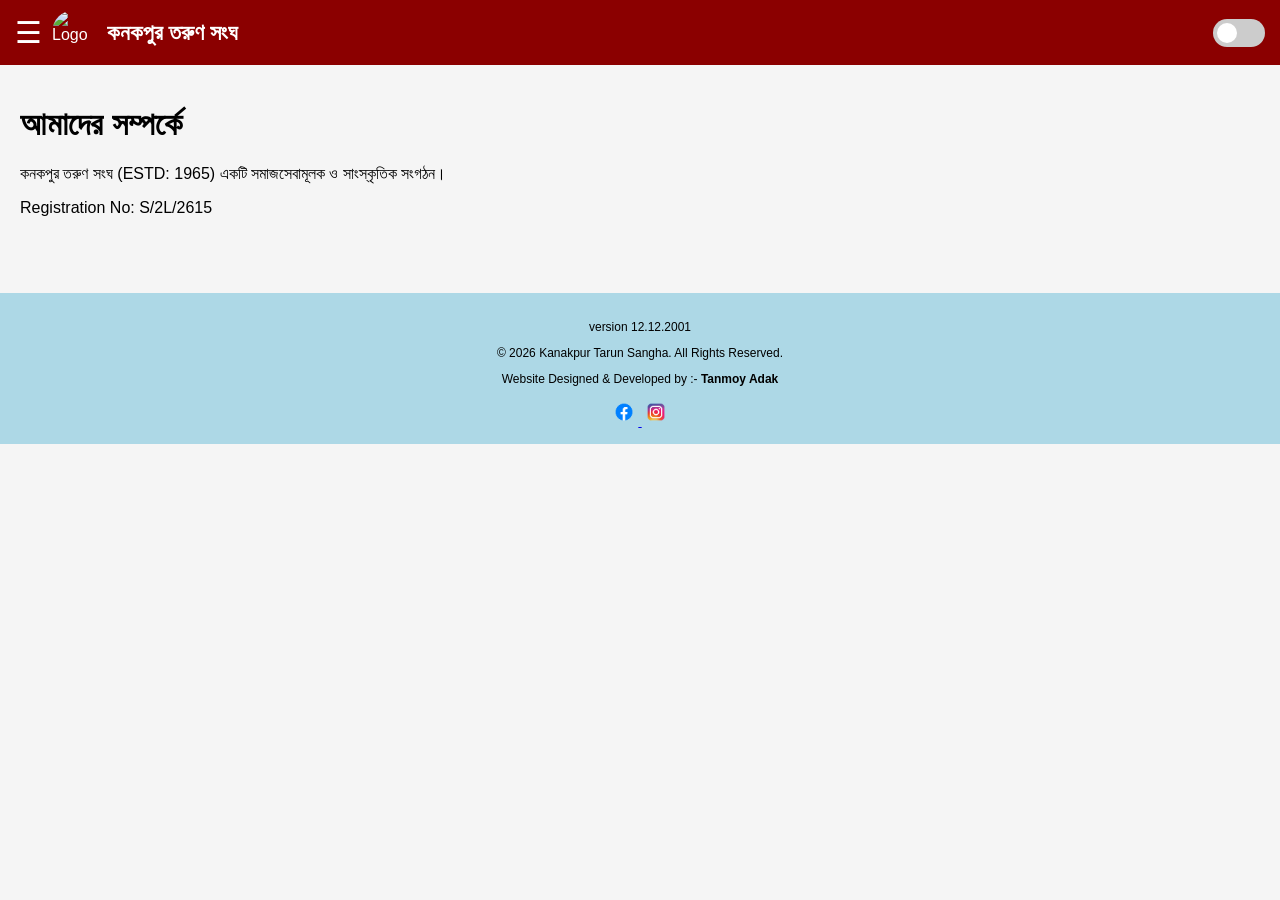
==== about.html @ ff7ac801 "Update about.html" ====
<!DOCTYPE html>
<html lang="bn">
<head>
<meta charset="UTF-8">
<meta name="viewport" content="width=device-width, initial-scale=1.0">
<title>About Us - কনকপুর তরুণ সংঘ</title>
<style>
body{margin:0;font-family:Arial,sans-serif;background:#f5f5f5}
.topbar{display:flex;align-items:center;gap:10px;background:#8B0000;color:#fff;padding:10px 15px}
.topbar img{width:45px;height:45px;border-radius:50%}
.sidebar{position:fixed;top:0;left:-260px;width:250px;height:100%;background:#222;transition:.3s;padding-top:20px}
.sidebar.active{left:0}
.sidebar a{display:block;color:#fff;text-decoration:none;padding:15px 20px}
.content{padding:20px}
footer{background:#ADD8E6;color:#000;text-align:center;padding:15px;margin-top:40px;font-size:12px}
.switch{margin-left:auto;position:relative;display:inline-block;width:52px;height:28px}
.switch input{display:none}
.slider{position:absolute;inset:0;background:#ccc;border-radius:34px;cursor:pointer;transition:.3s}
.slider:before{content:"";position:absolute;width:20px;height:20px;left:4px;bottom:4px;background:#fff;border-radius:50%;transition:.3s}
input:checked + .slider{background:#4CAF50}
input:checked + .slider:before{transform:translateX(24px)}
.dark-mode{background:#121212;color:#fff}
.dark-mode .content{background:#121212;color:#fff}
.dark-mode .sidebar{background:#000}
.dark-mode footer{background:#1f1f1f!important;color:#fff!important}
</style>
</head>
<body>
<div class="topbar">
<span onclick="toggleMenu()" style="font-size:30px;cursor:pointer;">☰</span>
<img src="123.png.png" alt="Logo">
<span style="font-size:22px;font-weight:bold;">কনকপুর তরুণ সংঘ</span>
<label class="switch">
<input type="checkbox" id="darkToggle" onchange="toggleDarkMode()">
<span class="slider"></span>
</label>
</div>
<div id="menu" class="sidebar">
    <div style="text-align:center; padding:20px 10px;">
  <img src="123.png.png" alt="Club Logo" width="80" height="80" style="border-radius:50%;">
  <h3 style="color:white; margin:10px 0 0 0;">কনকপুর তরুণ সংঘ</h3>
</div>

<a href="index.html">🏠 Home</a>
<a href="members.html">👥 Members</a>
<a href="notices.html">📢 Notices</a>
<a href="events.html">
  <img src="dec121.png" width="22" height="22" style="vertical-align:middle;margin-right:8px;">
  Events
</a>
<a href="gallery.html">🖼️ Gallery</a>
<a href="contact.html">📞 Contact</a>
<a href="about.html">ℹ️ About Us</a>
    <div style="position:absolute; bottom:20px; width:100%; text-align:center; color:white; font-size:12px;">
version 12.12.2001<br>
© 2026 Kanakpur Tarun Sangha
  <br>
  Designed by Tanmoy Adak
</div>
</div>
</div>
    
<div class="content">
<h1>আমাদের সম্পর্কে</h1>
<p>কনকপুর তরুণ সংঘ (ESTD: 1965) একটি সমাজসেবামূলক ও সাংস্কৃতিক সংগঠন।</p>
<p>Registration No: S/2L/2615</p>
</div>
    
<footer>
    <p>version  12.12.2001</p>
    <p>© 2026 Kanakpur Tarun Sangha. All Rights Reserved.</p>
<p>Website Designed &amp; Developed by :- <strong>Tanmoy Adak</strong></p>
    <a href="https://www.facebook.com/share/1bEGxwSM3c/" target="_blank"> <img src="facebook.png" alt="Facebook" width="28"> </a>  
    <a href="https://www.instagram.com/thetanmoyadak?igsh=Y2thZDEyd3VrcGhw" target="_blank"> <img src="instagram.png" alt="Instagram" width="28"> </a>
</footer>
<script>
function toggleMenu(){document.getElementById('menu').classList.toggle('active');}
function toggleDarkMode(){
 document.body.classList.toggle('dark-mode');
 const d=document.body.classList.contains('dark-mode');
 localStorage.setItem('darkMode',d);
 document.getElementById('darkToggle').checked=d;
}
window.onload=function(){
 const d=localStorage.getItem('darkMode')==='true';
 if(d) document.body.classList.add('dark-mode');
 document.getElementById('darkToggle').checked=d;
}
</script>
</body></html>
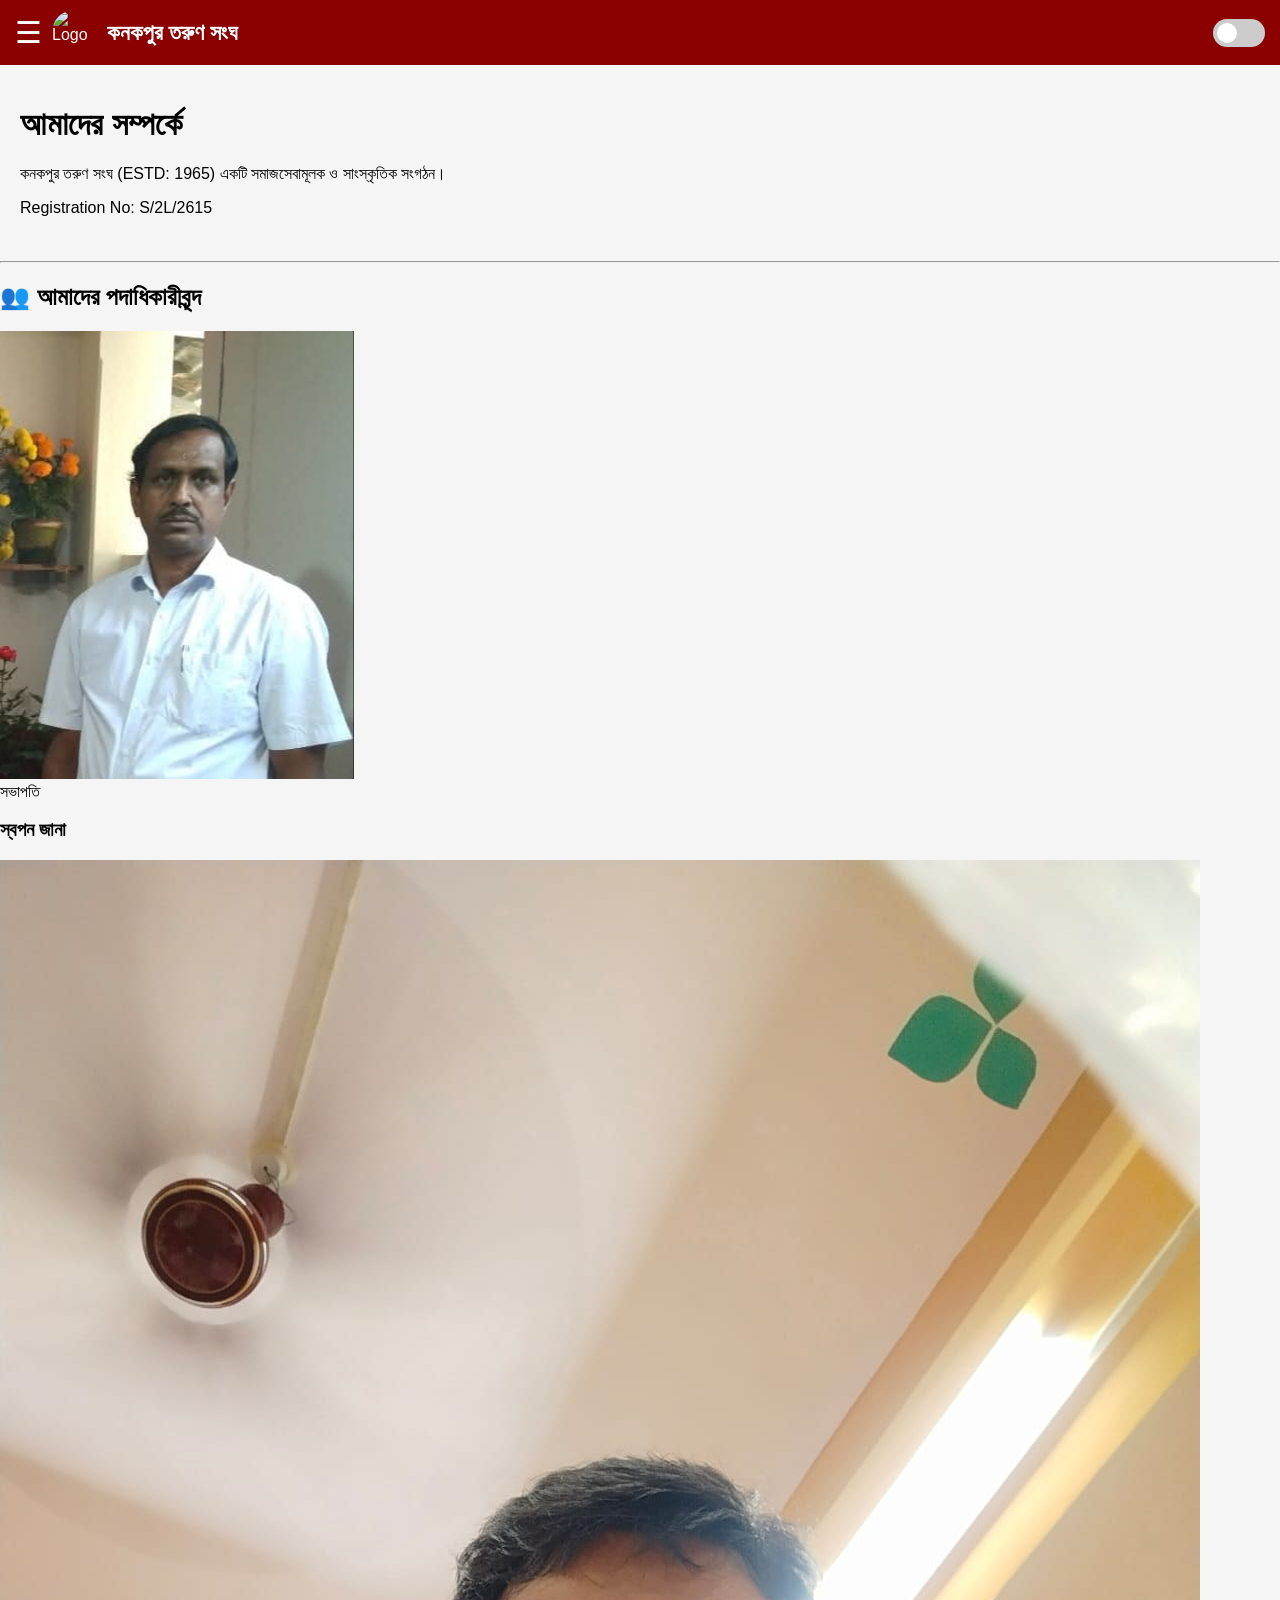
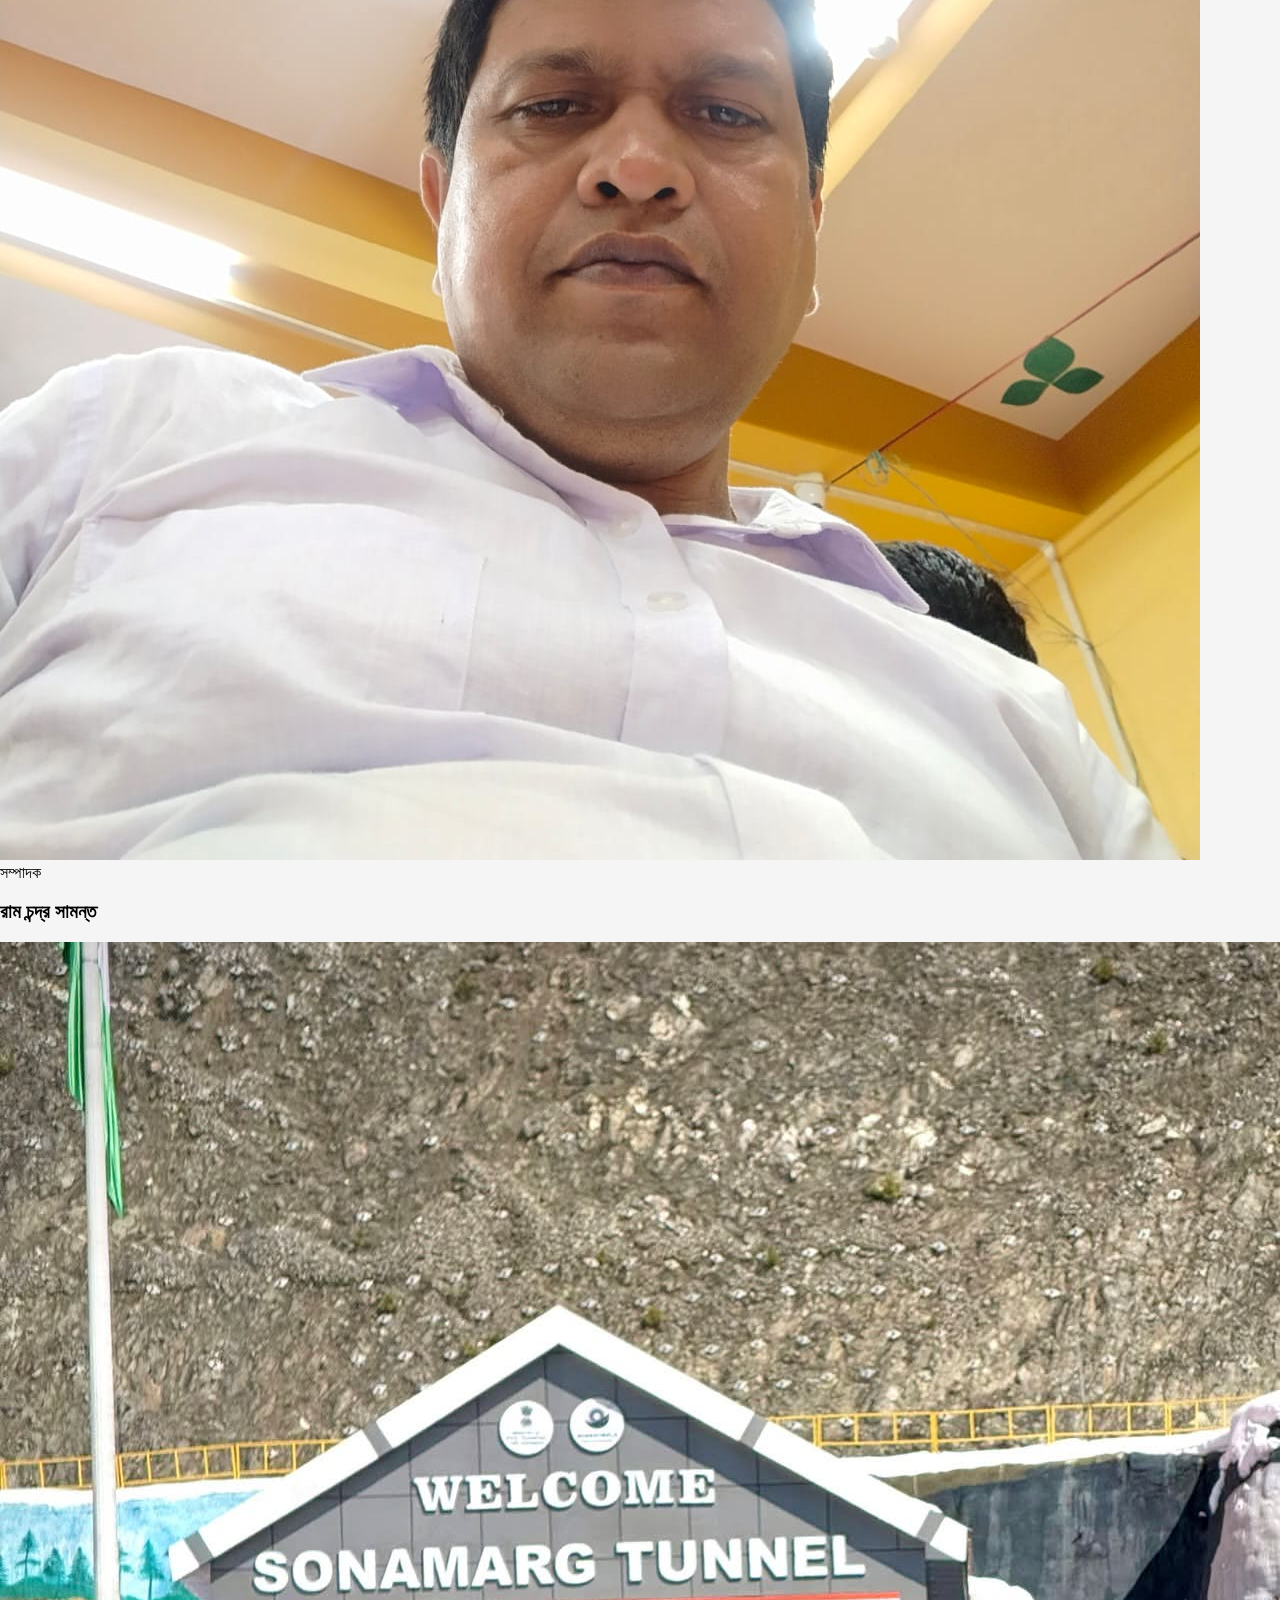
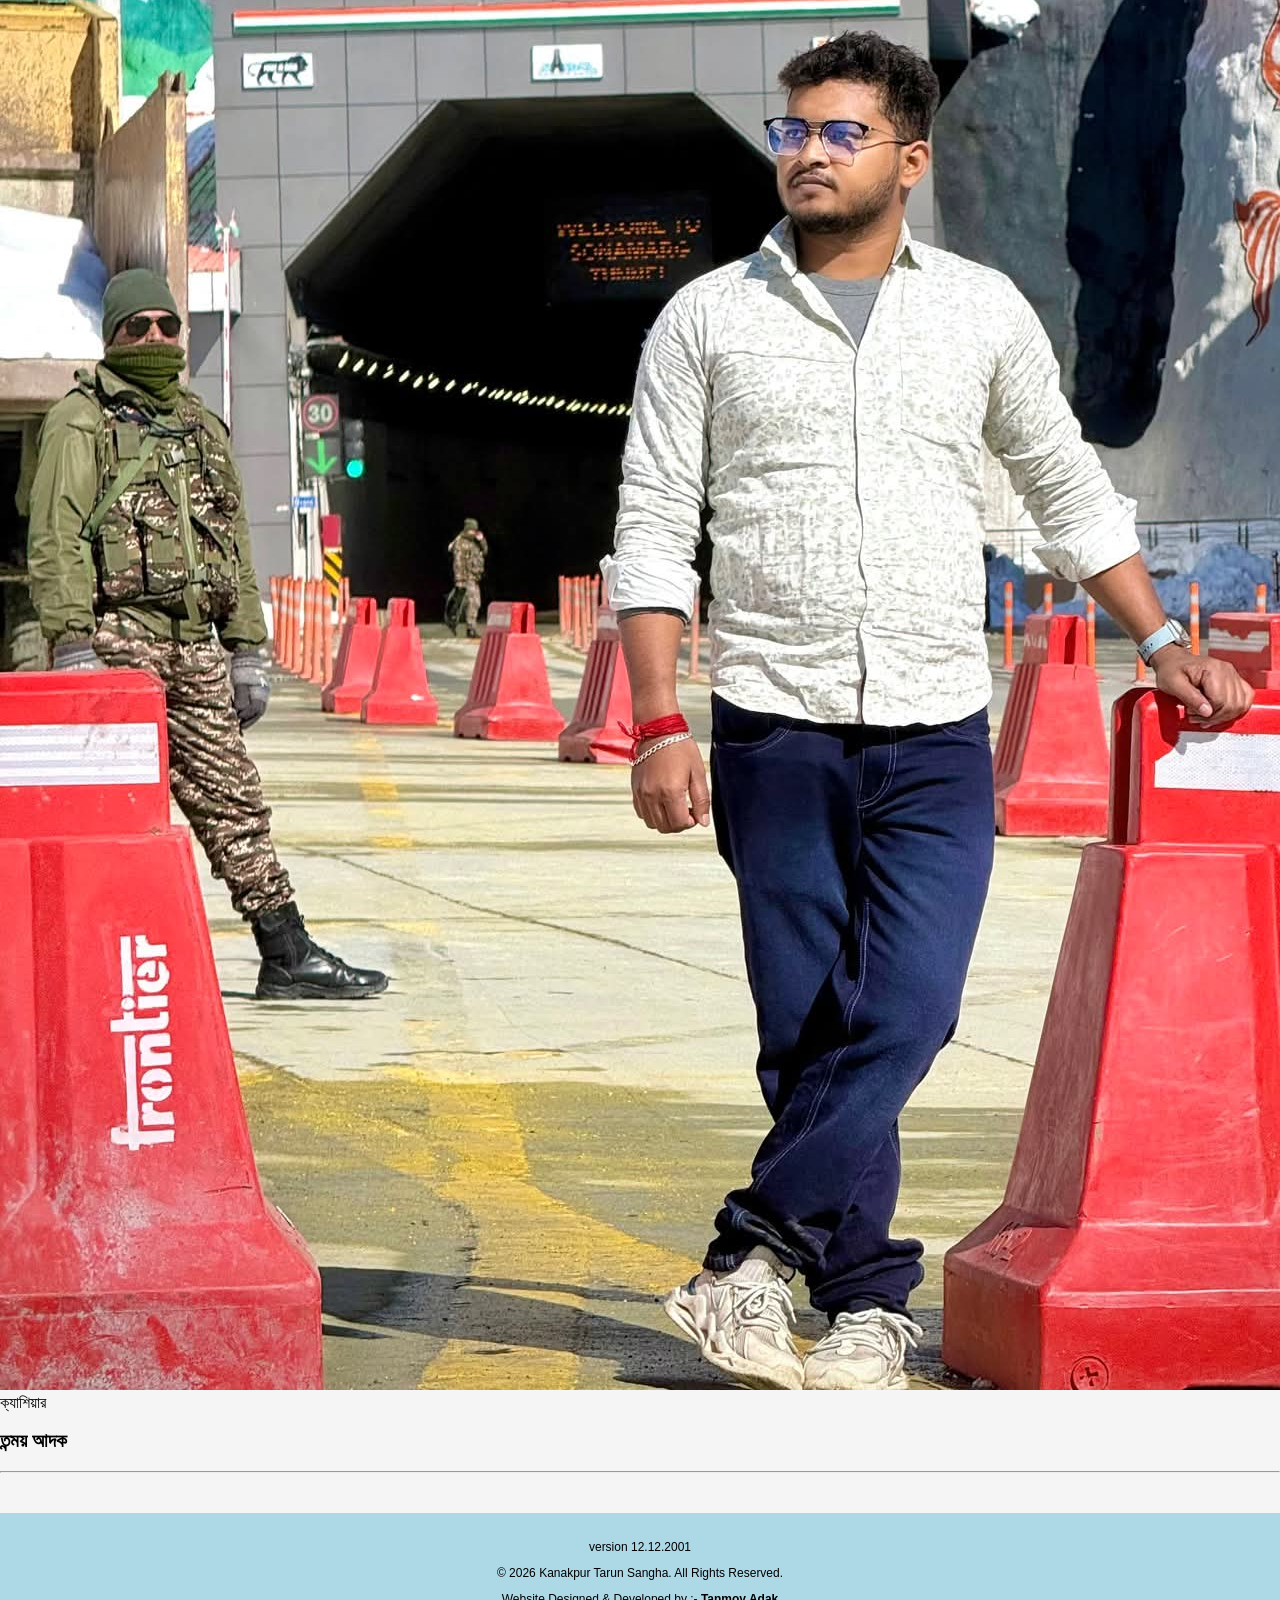
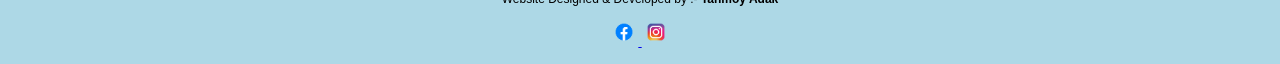
==== commit 93f1dc4f: "Update about.html" ====
--- a/about.html
+++ b/about.html
@@ -66,7 +66,47 @@
 <p>কনকপুর তরুণ সংঘ (ESTD: 1965) একটি সমাজসেবামূলক ও সাংস্কৃতিক সংগঠন।</p>
 <p>Registration No: S/2L/2615</p>
 </div>
-    
+    <hr>
+
+<h2 class="office-title">
+👥 আমাদের পদাধিকারীবৃন্দ
+</h2>
+
+<div class="office-container">
+
+<div class="office-card">
+
+<img src="president.jpg" alt="সভাপতি">
+
+<div class="ribbon">সভাপতি</div>
+
+<h3>স্বপন জানা</h3>
+
+</div>
+
+<div class="office-card">
+
+<img src="secretary.jpg" alt="সম্পাদক">
+
+<div class="ribbon">সম্পাদক</div>
+
+<h3>রাম চন্দ্র সামন্ত</h3>
+
+</div>
+
+<div class="office-card">
+
+<img src="cashier.jpg" alt="ক্যাশিয়ার">
+
+<div class="ribbon">ক্যাশিয়ার</div>
+
+<h3>তন্ময় আদক</h3>
+
+</div>
+
+</div>
+
+<hr>
 <footer>
     <p>version  12.12.2001</p>
     <p>© 2026 Kanakpur Tarun Sangha. All Rights Reserved.</p>
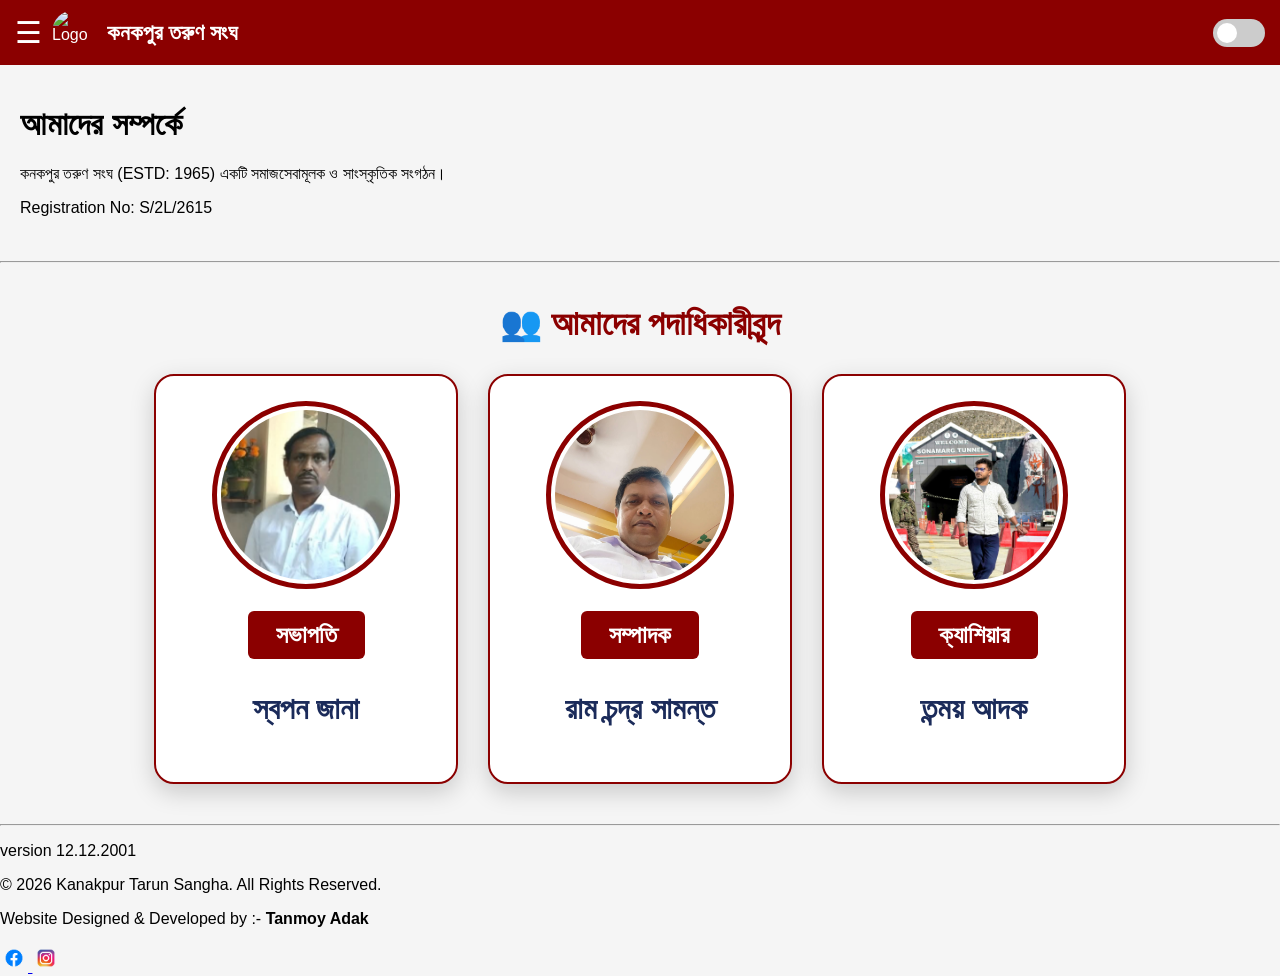
==== commit 47050f91: "Update about.html" ====
--- a/about.html
+++ b/about.html
@@ -5,26 +5,7 @@
 <meta charset="UTF-8">
 <meta name="viewport" content="width=device-width, initial-scale=1.0">
 <title>About Us - কনকপুর তরুণ সংঘ</title>
-<style>
-body{margin:0;font-family:Arial,sans-serif;background:#f5f5f5}
-.topbar{display:flex;align-items:center;gap:10px;background:#8B0000;color:#fff;padding:10px 15px}
-.topbar img{width:45px;height:45px;border-radius:50%}
-.sidebar{position:fixed;top:0;left:-260px;width:250px;height:100%;background:#222;transition:.3s;padding-top:20px}
-.sidebar.active{left:0}
-.sidebar a{display:block;color:#fff;text-decoration:none;padding:15px 20px}
-.content{padding:20px}
-footer{background:#ADD8E6;color:#000;text-align:center;padding:15px;margin-top:40px;font-size:12px}
-.switch{margin-left:auto;position:relative;display:inline-block;width:52px;height:28px}
-.switch input{display:none}
-.slider{position:absolute;inset:0;background:#ccc;border-radius:34px;cursor:pointer;transition:.3s}
-.slider:before{content:"";position:absolute;width:20px;height:20px;left:4px;bottom:4px;background:#fff;border-radius:50%;transition:.3s}
-input:checked + .slider{background:#4CAF50}
-input:checked + .slider:before{transform:translateX(24px)}
-.dark-mode{background:#121212;color:#fff}
-.dark-mode .content{background:#121212;color:#fff}
-.dark-mode .sidebar{background:#000}
-.dark-mode footer{background:#1f1f1f!important;color:#fff!important}
-</style>
+<link rel="stylesheet" href="style.css">
 </head>
 <body>
 <div class="topbar">
--- a/style.css
+++ b/style.css
@@ -0,0 +1,153 @@
+body{margin:0;font-family:Arial,sans-serif;background:#f5f5f5}
+.topbar{display:flex;align-items:center;gap:10px;background:#8B0000;color:#fff;padding:10px 15px}
+.topbar img{width:45px;height:45px;border-radius:50%}
+.title{font-size:22px;font-weight:bold}
+.sidebar{position:fixed;top:0;left:-260px;width:250px;height:100%;background:#222;transition:.3s;padding-top:20px}
+.sidebar.active{left:0}
+.sidebar a{display:block;color:#fff;text-decoration:none;padding:15px 20px}
+.content{padding:20px}
+video{width:100%;border-radius:10px}
+.switch{margin-left:auto;position:relative;display:inline-block;width:52px;height:28px}
+.switch input{display:none}
+.slider{position:absolute;inset:0;background:#ccc;border-radius:34px;cursor:pointer;transition:.3s}
+.slider:before{content:"";position:absolute;width:20px;height:20px;left:4px;bottom:4px;background:#fff;border-radius:50%;transition:.3s}
+input:checked + .slider{background:#4CAF50}
+input:checked + .slider:before{transform:translateX(24px)}
+.dark-mode{background:#121212;color:#fff}
+.dark-mode .content,.dark-mode .sidebar{background:#121212;color:#fff}
+.dark-mode footer{background:#1f1f1f!important;color:#fff!important}
+.office-title{
+text-align:center;
+font-size:34px;
+color:#8B0000;
+margin:40px 0 30px;
+font-weight:bold;
+}
+
+.office-container{
+
+display:flex;
+
+justify-content:center;
+
+gap:30px;
+
+flex-wrap:wrap;
+
+margin-bottom:40px;
+
+}
+
+.office-card{
+
+background:#ffffff;
+
+width:250px;
+
+border-radius:20px;
+
+padding:25px;
+
+text-align:center;
+
+box-shadow:0 8px 25px rgba(0,0,0,.18);
+
+transition:.35s;
+
+border:2px solid #8B0000;
+
+}
+
+.office-card:hover{
+
+transform:translateY(-10px);
+
+box-shadow:0 15px 35px rgba(0,0,0,.25);
+
+}
+
+.office-card img{
+
+width:170px;
+
+height:170px;
+
+object-fit:cover;
+
+border-radius:50%;
+
+border:5px solid #8B0000;
+
+padding:4px;
+
+background:white;
+
+}
+
+.ribbon{
+
+margin:18px auto;
+
+display:inline-block;
+
+background:#8B0000;
+
+color:white;
+
+padding:10px 28px;
+
+font-size:24px;
+
+font-weight:bold;
+
+border-radius:6px;
+
+}
+
+.office-card h3{
+
+margin-top:15px;
+
+font-size:30px;
+
+color:#1b2b5a;
+
+font-weight:bold;
+
+}
+
+@media(max-width:768px){
+
+.office-card{
+
+width:92%;
+
+}
+
+.office-title{
+
+font-size:28px;
+
+}
+
+.office-card img{
+
+width:140px;
+
+height:140px;
+
+}
+
+.ribbon{
+
+font-size:20px;
+
+}
+
+.office-card h3{
+
+font-size:24px;
+
+}
+
+}
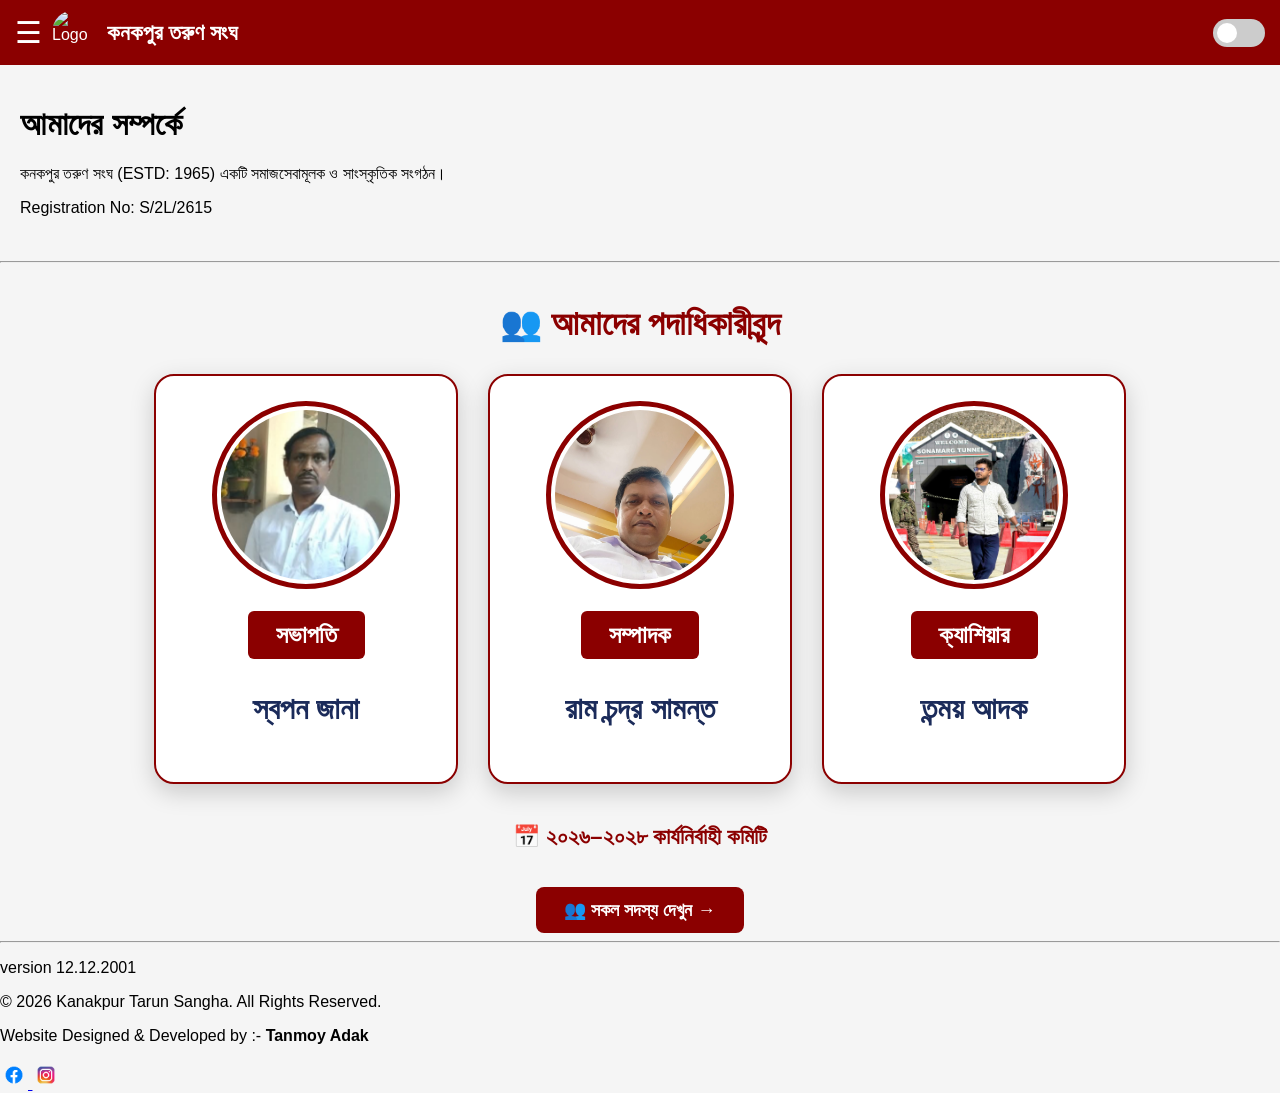
==== commit d2cf2f27: "Update about.html" ====
--- a/about.html
+++ b/about.html
@@ -87,6 +87,28 @@
 
 </div>
 
+<div style="text-align:center;margin-top:35px;">
+
+<p style="font-size:22px;font-weight:bold;color:#8B0000;">
+📅 ২০২৬–২০২৮ কার্যনির্বাহী কমিটি
+</p>
+
+<a href="members.html"
+style="
+display:inline-block;
+margin-top:15px;
+padding:12px 28px;
+background:#8B0000;
+color:white;
+text-decoration:none;
+border-radius:8px;
+font-size:18px;
+font-weight:bold;">
+👥 সকল সদস্য দেখুন →
+</a>
+
+</div>
+
 <hr>
 <footer>
     <p>version  12.12.2001</p>
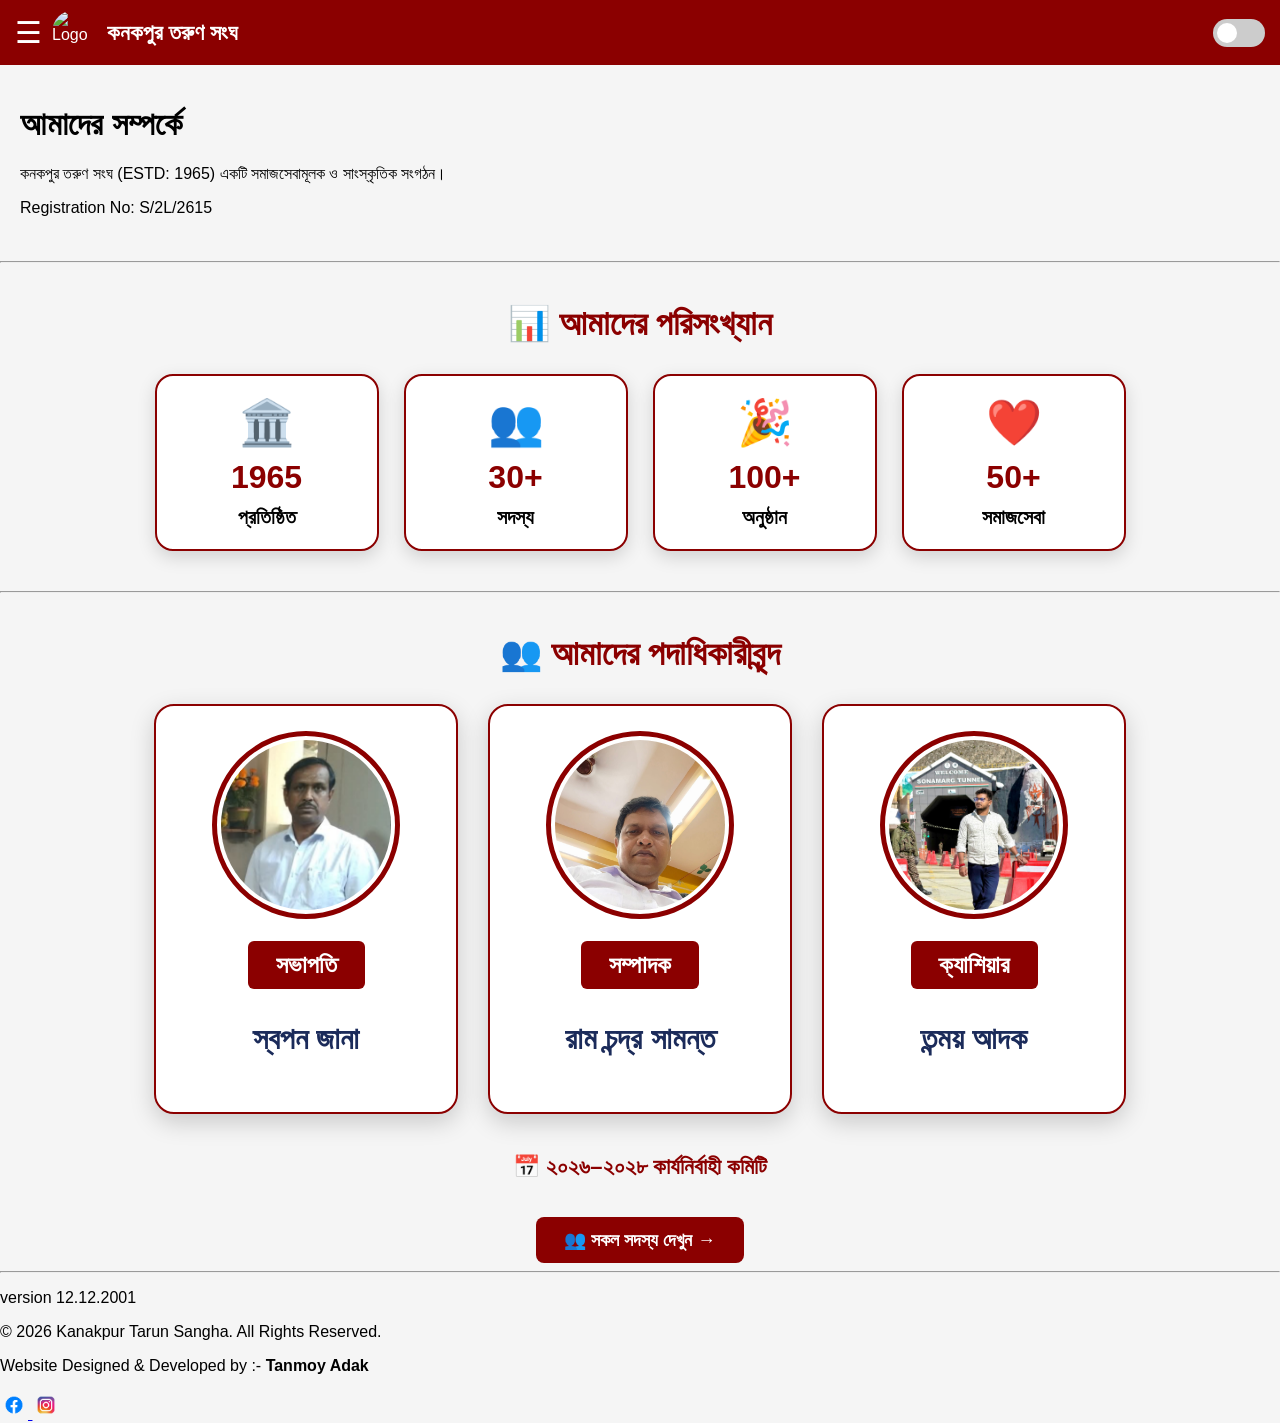
==== commit 134c0f51: "Update about.html" ====
--- a/about.html
+++ b/about.html
@@ -47,6 +47,39 @@
 <p>কনকপুর তরুণ সংঘ (ESTD: 1965) একটি সমাজসেবামূলক ও সাংস্কৃতিক সংগঠন।</p>
 <p>Registration No: S/2L/2615</p>
 </div>
+    <hr>
+    <h2 class="stats-title">
+📊 আমাদের পরিসংখ্যান
+</h2>
+
+<div class="stats-container">
+
+<div class="stats-card">
+<h3>🏛️</h3>
+<h2>1965</h2>
+<p>প্রতিষ্ঠিত</p>
+</div>
+
+<div class="stats-card">
+<h3>👥</h3>
+<h2>30+</h2>
+<p>সদস্য</p>
+</div>
+
+<div class="stats-card">
+<h3>🎉</h3>
+<h2>100+</h2>
+<p>অনুষ্ঠান</p>
+</div>
+
+<div class="stats-card">
+<h3>❤️</h3>
+<h2>50+</h2>
+<p>সমাজসেবা</p>
+</div>
+
+</div>
+
     <hr>
 
 <h2 class="office-title">
--- a/style.css
+++ b/style.css
@@ -151,3 +151,64 @@
 }
 
 }
+
+/* ===========================
+   Statistics Section
+=========================== */
+  
+
+.stats-title{
+text-align:center;
+font-size:34px;
+color:#8B0000;
+margin:40px 0 30px;
+font-weight:bold;
+}
+
+.stats-container{
+display:flex;
+justify-content:center;
+gap:25px;
+flex-wrap:wrap;
+margin-bottom:40px;
+}
+
+.stats-card{
+width:180px;
+background:#ffffff;
+border-radius:18px;
+padding:20px;
+text-align:center;
+border:2px solid #8B0000;
+box-shadow:0 6px 18px rgba(0,0,0,.15);
+transition:.3s;
+}
+
+.stats-card:hover{
+transform:translateY(-8px);
+}
+
+.stats-card h3{
+font-size:45px;
+margin:0;
+}
+
+.stats-card h2{
+margin:10px 0;
+color:#8B0000;
+font-size:32px;
+}
+
+.stats-card p{
+margin:0;
+font-size:20px;
+font-weight:bold;
+}
+
+@media(max-width:768px){
+
+.stats-card{
+width:42%;
+}
+
+}
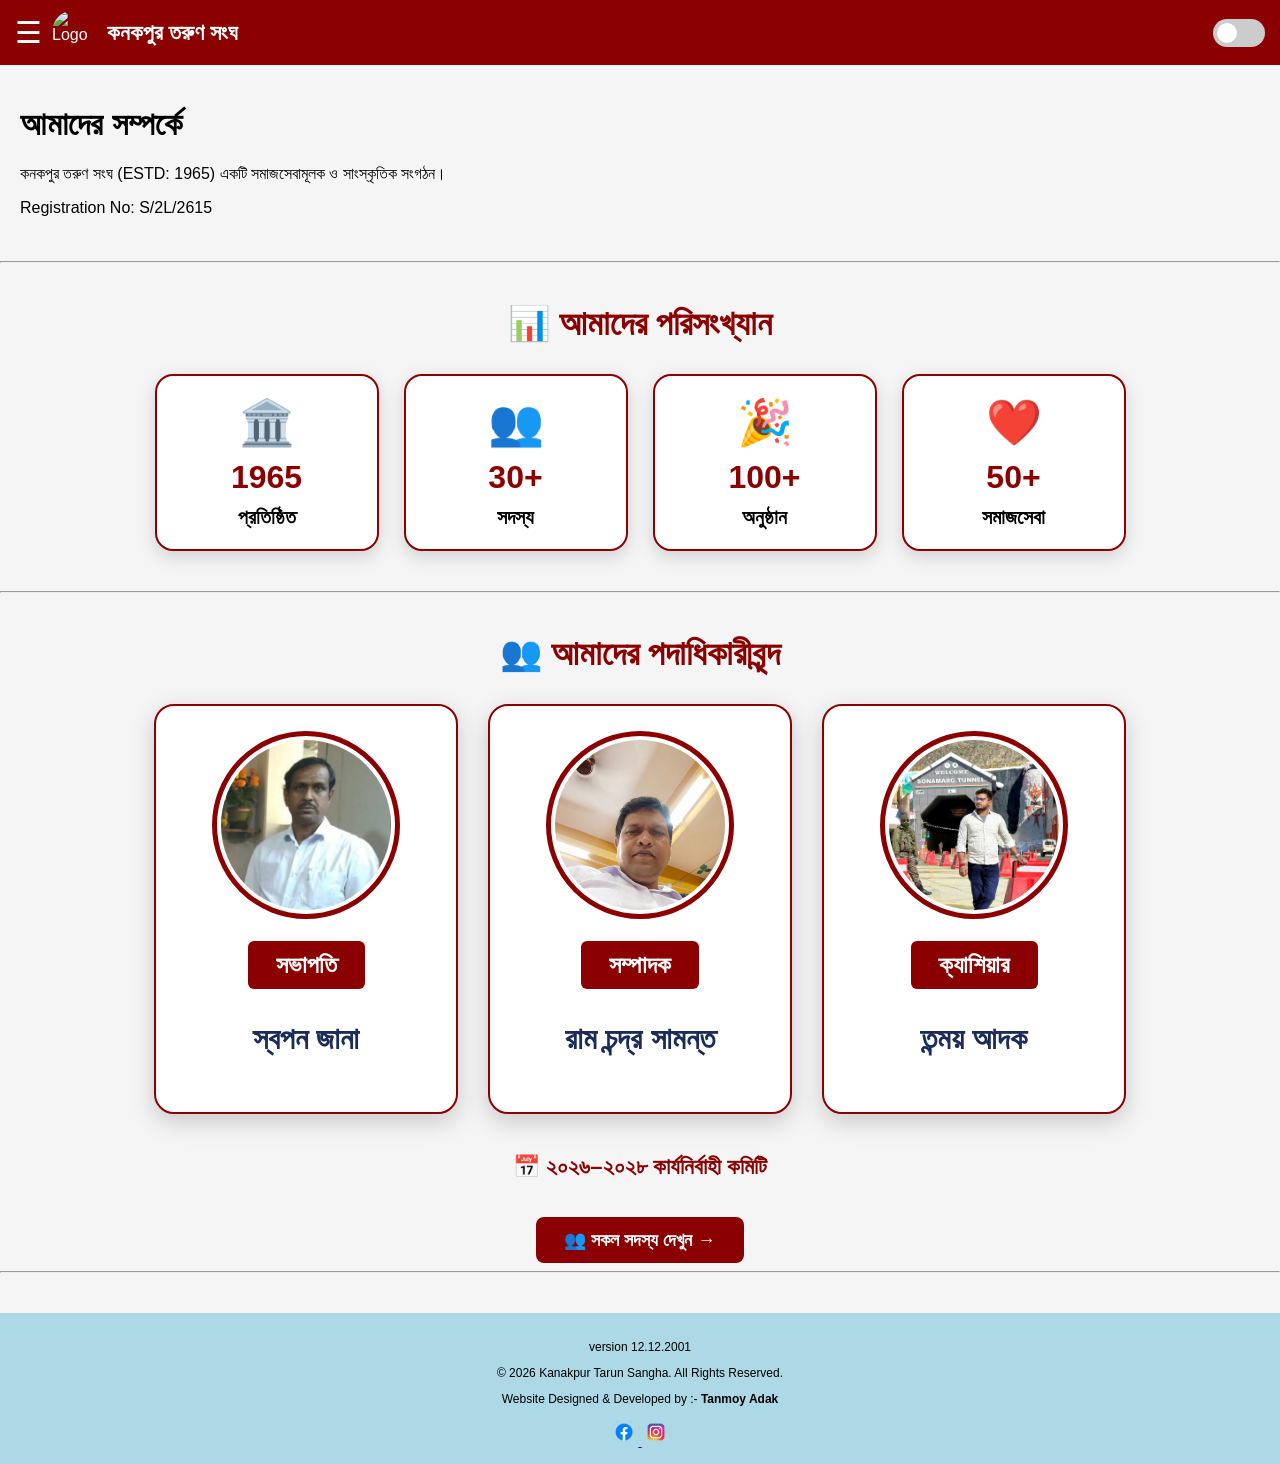
==== commit 4d948538: "Update about.html" ====
--- a/about.html
+++ b/about.html
@@ -143,7 +143,7 @@
 </div>
 
 <hr>
-<footer>
+<footer style="background:#ADD8E6;color:#000;text-align:center;padding:15px;margin-top:40px;font-size:12px;">
     <p>version  12.12.2001</p>
     <p>© 2026 Kanakpur Tarun Sangha. All Rights Reserved.</p>
 <p>Website Designed &amp; Developed by :- <strong>Tanmoy Adak</strong></p>
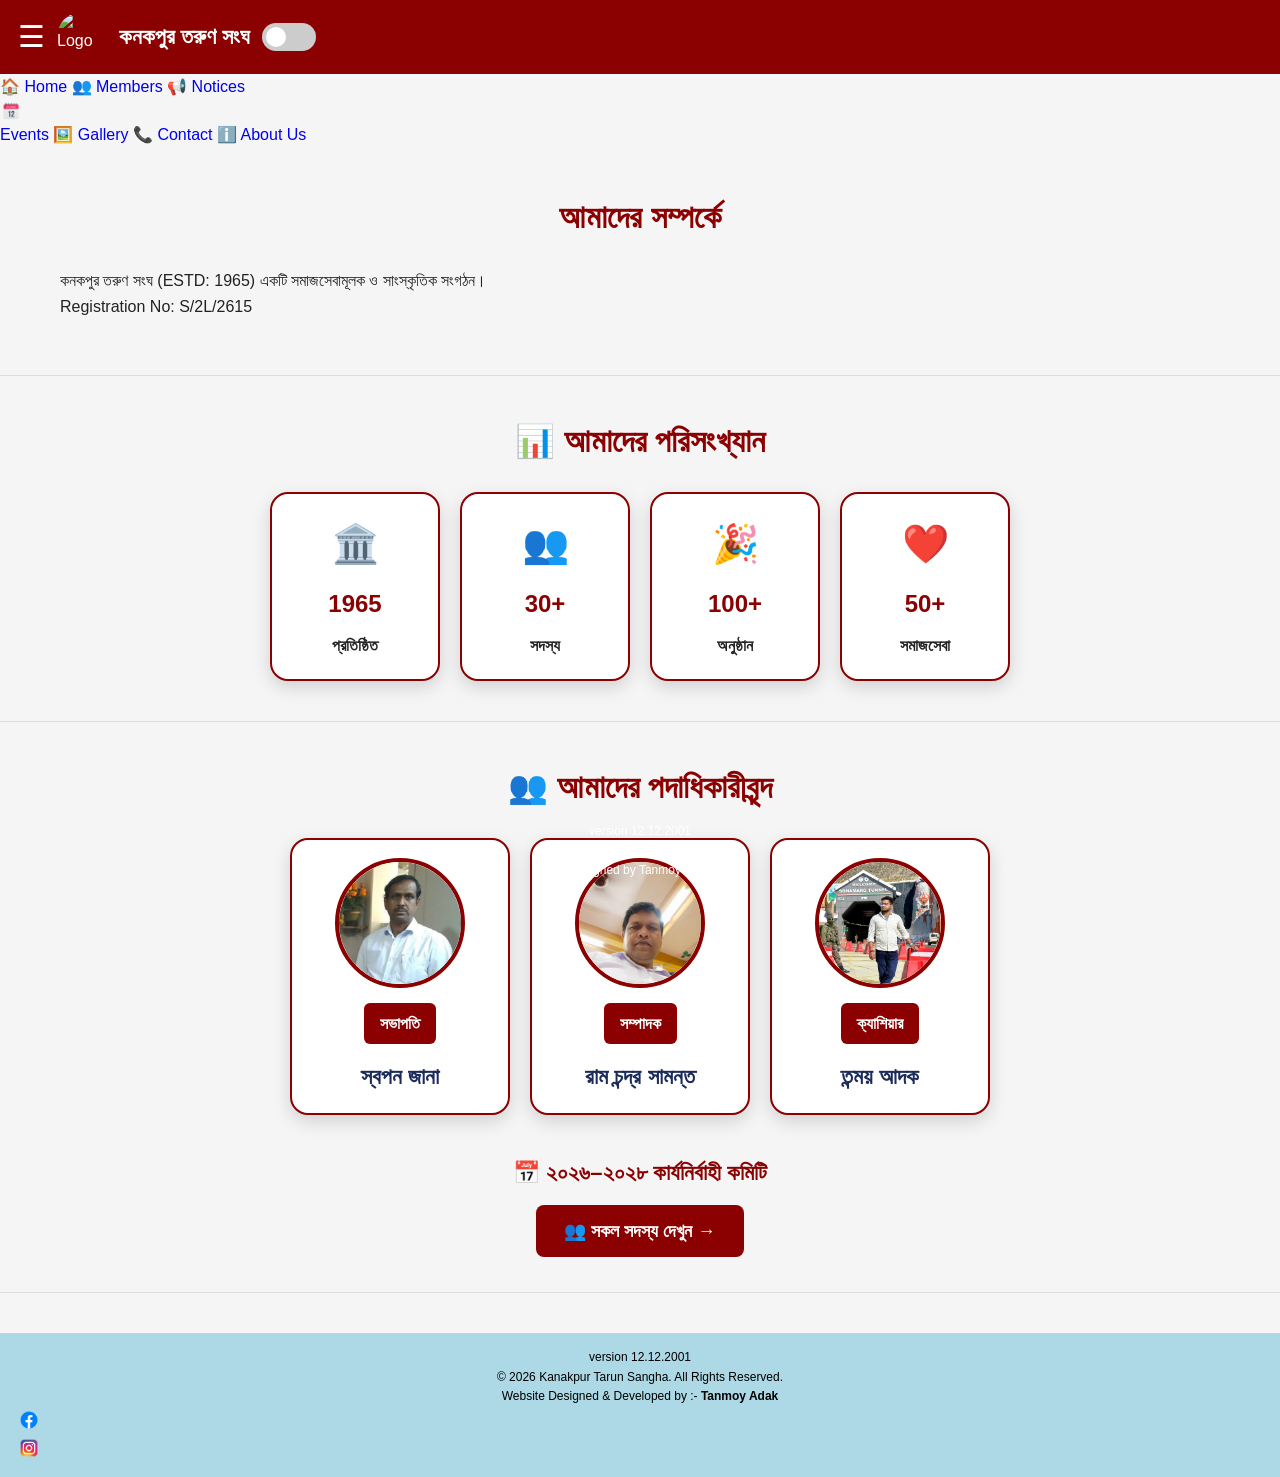
==== commit 7e9d567d: "Update about.html" ====
--- a/about.html
+++ b/about.html
@@ -17,12 +17,6 @@
 <span class="slider"></span>
 </label>
 </div>
-<div id="menu" class="sidebar">
-    <div style="text-align:center; padding:20px 10px;">
-  <img src="123.png.png" alt="Club Logo" width="80" height="80" style="border-radius:50%;">
-  <h3 style="color:white; margin:10px 0 0 0;">কনকপুর তরুণ সংঘ</h3>
-</div>
-
 <a href="index.html">🏠 Home</a>
 <a href="members.html">👥 Members</a>
 <a href="notices.html">📢 Notices</a>
--- a/style.css
+++ b/style.css
@@ -1,214 +1,602 @@
-body{margin:0;font-family:Arial,sans-serif;background:#f5f5f5}
-.topbar{display:flex;align-items:center;gap:10px;background:#8B0000;color:#fff;padding:10px 15px}
-.topbar img{width:45px;height:45px;border-radius:50%}
-.title{font-size:22px;font-weight:bold}
-.sidebar{position:fixed;top:0;left:-260px;width:250px;height:100%;background:#222;transition:.3s;padding-top:20px}
-.sidebar.active{left:0}
-.sidebar a{display:block;color:#fff;text-decoration:none;padding:15px 20px}
-.content{padding:20px}
-video{width:100%;border-radius:10px}
-.switch{margin-left:auto;position:relative;display:inline-block;width:52px;height:28px}
-.switch input{display:none}
-.slider{position:absolute;inset:0;background:#ccc;border-radius:34px;cursor:pointer;transition:.3s}
-.slider:before{content:"";position:absolute;width:20px;height:20px;left:4px;bottom:4px;background:#fff;border-radius:50%;transition:.3s}
-input:checked + .slider{background:#4CAF50}
-input:checked + .slider:before{transform:translateX(24px)}
-.dark-mode{background:#121212;color:#fff}
-.dark-mode .content,.dark-mode .sidebar{background:#121212;color:#fff}
-.dark-mode footer{background:#1f1f1f!important;color:#fff!important}
-.office-title{
-text-align:center;
-font-size:34px;
-color:#8B0000;
-margin:40px 0 30px;
-font-weight:bold;
-}
-
-.office-container{
-
-display:flex;
-
-justify-content:center;
-
-gap:30px;
-
-flex-wrap:wrap;
-
-margin-bottom:40px;
-
-}
-
-.office-card{
-
-background:#ffffff;
-
-width:250px;
-
-border-radius:20px;
-
-padding:25px;
-
-text-align:center;
-
-box-shadow:0 8px 25px rgba(0,0,0,.18);
-
-transition:.35s;
-
-border:2px solid #8B0000;
-
-}
-
-.office-card:hover{
-
-transform:translateY(-10px);
-
-box-shadow:0 15px 35px rgba(0,0,0,.25);
-
-}
-
-.office-card img{
-
-width:170px;
-
-height:170px;
-
-object-fit:cover;
-
-border-radius:50%;
-
-border:5px solid #8B0000;
-
-padding:4px;
-
-background:white;
-
-}
-
-.ribbon{
-
-margin:18px auto;
-
-display:inline-block;
-
-background:#8B0000;
-
-color:white;
-
-padding:10px 28px;
-
-font-size:24px;
-
-font-weight:bold;
-
-border-radius:6px;
-
-}
-
-.office-card h3{
-
-margin-top:15px;
-
-font-size:30px;
-
-color:#1b2b5a;
-
-font-weight:bold;
-
-}
-
-@media(max-width:768px){
-
-.office-card{
-
-width:92%;
-
-}
-
-.office-title{
-
-font-size:28px;
-
-}
-
-.office-card img{
-
-width:140px;
-
-height:140px;
-
-}
-
-.ribbon{
-
-font-size:20px;
-
-}
-
-.office-card h3{
-
-font-size:24px;
-
-}
-
-}
-
-/* ===========================
-   Statistics Section
-=========================== */
-  
+/* ==========================================
+   KANAKPUR TARUN SANGHA
+   STYLE.CSS - PART 1 (BASE)
+========================================== */
+
+/* Reset */
+
+*{
+    margin:0;
+    padding:0;
+    box-sizing:border-box;
+}
+
+/* Body */
+
+body{
+    font-family:Arial,Helvetica,sans-serif;
+    background:#f5f5f5;
+    color:#222;
+    line-height:1.6;
+}
+
+/* Images */
+
+img{
+    max-width:100%;
+    display:block;
+}
+
+/* Links */
+
+a{
+    text-decoration:none;
+}
+
+/* ==========================================
+   HEADER
+========================================== */
+
+.topbar{
+
+    width:100%;
+
+    background:#8B0000;
+
+    color:#fff;
+
+    display:flex;
+
+    align-items:center;
+
+    padding:12px 18px;
+
+    gap:12px;
+
+    position:sticky;
+
+    top:0;
+
+    z-index:999;
+
+}
+
+.topbar img{
+
+    width:50px;
+
+    height:50px;
+
+    border-radius:50%;
+
+}
+
+.title{
+
+    font-size:24px;
+
+    font-weight:bold;
+
+    flex:1;
+
+}
+
+/* ==========================================
+   DARK MODE SWITCH
+========================================== */
+
+.switch{
+
+    position:relative;
+
+    display:inline-block;
+
+    width:54px;
+
+    height:28px;
+
+}
+
+.switch input{
+
+    display:none;
+
+}
+
+.slider{
+
+    position:absolute;
+
+    inset:0;
+
+    background:#ccc;
+
+    border-radius:30px;
+
+    cursor:pointer;
+
+    transition:.3s;
+
+}
+
+.slider:before{
+
+    content:"";
+
+    position:absolute;
+
+    width:20px;
+
+    height:20px;
+
+    left:4px;
+
+    bottom:4px;
+
+    background:#fff;
+
+    border-radius:50%;
+
+    transition:.3s;
+
+}
+
+input:checked + .slider{
+
+    background:#4CAF50;
+
+}
+
+input:checked + .slider:before{
+
+    transform:translateX(26px);
+
+}
+
+/* ==========================================
+   SIDEBAR
+========================================== */
+
+.sidebar{
+
+    position:fixed;
+
+    top:0;
+
+    left:-270px;
+
+    width:260px;
+
+    height:100%;
+
+    background:#222;
+
+    transition:.35s;
+
+    overflow-y:auto;
+
+    z-index:1000;
+
+    padding-top:25px;
+
+}
+
+.sidebar.active{
+
+    left:0;
+
+}
+
+.sidebar a{
+
+    display:block;
+
+    color:#fff;
+
+    padding:15px 22px;
+
+    font-size:17px;
+
+    transition:.3s;
+
+}
+
+.sidebar a:hover{
+
+    background:#8B0000;
+
+}
+
+/* ==========================================
+   MAIN CONTENT
+========================================== */
+
+.content{
+
+    width:100%;
+
+    max-width:1200px;
+
+    margin:auto;
+
+    padding:20px;
+
+}
+
+/* ==========================================
+   VIDEO
+========================================== */
+
+video{
+
+    width:100%;
+
+    border-radius:12px;
+
+    box-shadow:0 5px 18px rgba(0,0,0,.18);
+
+}
+
+/* ==========================================
+   HEADINGS
+========================================== */
+
+h1{
+
+    text-align:center;
+
+    color:#8B0000;
+
+    margin:25px 0;
+
+}
+
+h2{
+
+    text-align:center;
+
+    color:#8B0000;
+
+    margin:25px 0;
+
+}
+
+/* ==========================================
+   HR
+========================================== */
+
+hr{
+
+    border:none;
+
+    height:1px;
+
+    background:#ddd;
+
+    margin:35px 0;
+
+}
+
+/* ==========================================
+   DARK MODE
+========================================== */
+
+.dark-mode{
+
+    background:#121212;
+
+    color:#fff;
+
+}
+
+.dark-mode .content{
+
+    background:#121212;
+
+}
+
+.dark-mode .sidebar{
+
+    background:#1f1f1f;
+
+}
+
+.dark-mode .topbar{
+
+    background:#600000;
+
+}
+
+.dark-mode h1,
+
+.dark-mode h2{
+
+    color:#ffffff;
+
+}
+
+.dark-mode hr{
+
+    background:#333;
+
+}
+
+.dark-mode footer{
+
+    background:#1f1f1f!important;
+
+    color:#fff!important;
+
+}
+/* ==========================================
+STATISTICS
+========================================== */
 
 .stats-title{
 text-align:center;
-font-size:34px;
 color:#8B0000;
-margin:40px 0 30px;
-font-weight:bold;
+font-size:32px;
+margin:40px 0 25px;
 }
 
 .stats-container{
 display:flex;
 justify-content:center;
-gap:25px;
+gap:20px;
 flex-wrap:wrap;
 margin-bottom:40px;
 }
 
 .stats-card{
-width:180px;
-background:#ffffff;
+width:170px;
+background:#fff;
+border:2px solid #8B0000;
 border-radius:18px;
 padding:20px;
 text-align:center;
-border:2px solid #8B0000;
 box-shadow:0 6px 18px rgba(0,0,0,.15);
 transition:.3s;
 }
 
 .stats-card:hover{
-transform:translateY(-8px);
+transform:translateY(-6px);
 }
 
 .stats-card h3{
-font-size:45px;
-margin:0;
+font-size:38px;
 }
 
 .stats-card h2{
+color:#8B0000;
 margin:10px 0;
+}
+
+.stats-card p{
+font-weight:bold;
+}
+
+/* ==========================================
+OFFICE BEARERS
+========================================== */
+
+.office-title{
+text-align:center;
 color:#8B0000;
 font-size:32px;
+margin:40px 0 25px;
+}
+
+.office-container{
+display:flex;
+justify-content:center;
+gap:20px;
+flex-wrap:wrap;
+margin-bottom:40px;
+}
+
+.office-card{
+width:220px;
+background:#fff;
+border:2px solid #8B0000;
+border-radius:18px;
+padding:18px;
+text-align:center;
+box-shadow:0 6px 18px rgba(0,0,0,.15);
+transition:.3s;
+}
+
+.office-card:hover{
+transform:translateY(-6px);
+}
+
+.office-card img{
+width:130px;
+height:130px;
+border-radius:50%;
+object-fit:cover;
+border:4px solid #8B0000;
+margin:auto;
+}
+
+.ribbon{
+display:inline-block;
+background:#8B0000;
+color:#fff;
+padding:8px 16px;
+border-radius:6px;
+margin:15px 0;
+font-weight:bold;
+}
+
+.office-card h3{
+font-size:22px;
+color:#1b2b5a;
+}
+
+/* ==========================================
+COMMENT BOX
+========================================== */
+
+.comment-box{
+display:flex;
+justify-content:center;
+margin:40px 0;
+}
+
+.comment-form{
+width:100%;
+max-width:550px;
+}
+
+.comment-form p{
+font-weight:bold;
+margin:15px 0 8px;
+}
+
+.comment-form input,
+.comment-form textarea{
+width:100%;
+padding:12px;
+border:2px solid #ccc;
+border-radius:8px;
+font-size:16px;
+}
+
+.comment-form textarea{
+height:120px;
+}
+
+.comment-btn{
+text-align:center;
+margin-top:20px;
+}
+
+.comment-btn button{
+background:#8B0000;
+color:#fff;
+border:none;
+border-radius:8px;
+padding:12px 30px;
+font-size:17px;
+cursor:pointer;
+}
+
+#msg{
+text-align:center;
+margin-top:15px;
+font-weight:bold;
+}
+
+/* ==========================================
+MOBILE
+========================================== */
+@media (max-width:768px){
+
+/* ===== Office Bearers ===== */
+
+.office-container{
+display:flex;
+flex-wrap:nowrap;
+justify-content:space-between;
+gap:4px;
+}
+
+.office-card{
+width:32%;
+padding:6px;
+border-radius:8px;
+}
+
+.office-card img{
+width:55px;
+height:55px;
+margin:auto;
+border:2px solid #8B0000;
+}
+
+.ribbon{
+font-size:9px;
+padding:3px 5px;
+margin:6px auto;
+}
+
+.office-card h3{
+font-size:10px;
+line-height:1.2;
+margin-top:5px;
+}
+
+/* ===== Statistics ===== */
+
+.stats-container{
+display:flex;
+flex-wrap:nowrap;
+justify-content:space-between;
+gap:4px;
+}
+
+.stats-card{
+width:24%;
+padding:6px 3px;
+}
+
+.stats-card h3{
+font-size:18px;
+}
+
+.stats-card h2{
+font-size:13px;
+margin:4px 0;
 }
 
 .stats-card p{
-margin:0;
-font-size:20px;
-font-weight:bold;
+font-size:9px;
+line-height:1.2;
+}
+
+/* ===== Comment Box ===== */
+
+.comment-form{
+max-width:95%;
+}
+
+}
+
+/* ===========================
+   SIDEBAR HEADER
+=========================== */
+
+.sidebar-header{
+    text-align:center;
+    padding:20px 10px;
+    border-bottom:1px solid rgba(255,255,255,.2);
+}
+
+.sidebar-logo{
+    width:80px;
+    height:80px;
+    border-radius:50%;
+    border:3px solid #ffffff;
+    margin:auto;
+}
+
+.sidebar-title{
+    color:#ffffff;
+    font-size:20px;
+    margin-top:12px;
+    font-weight:bold;
+    line-height:1.3;
 }
 
 @media(max-width:768px){
 
-.stats-card{
-width:42%;
-}
-
-}
+.sidebar-logo{
+    width:70px;
+    height:70px;
+}
+
+.sidebar-title{
+    font-size:18px;
+}
+
+}
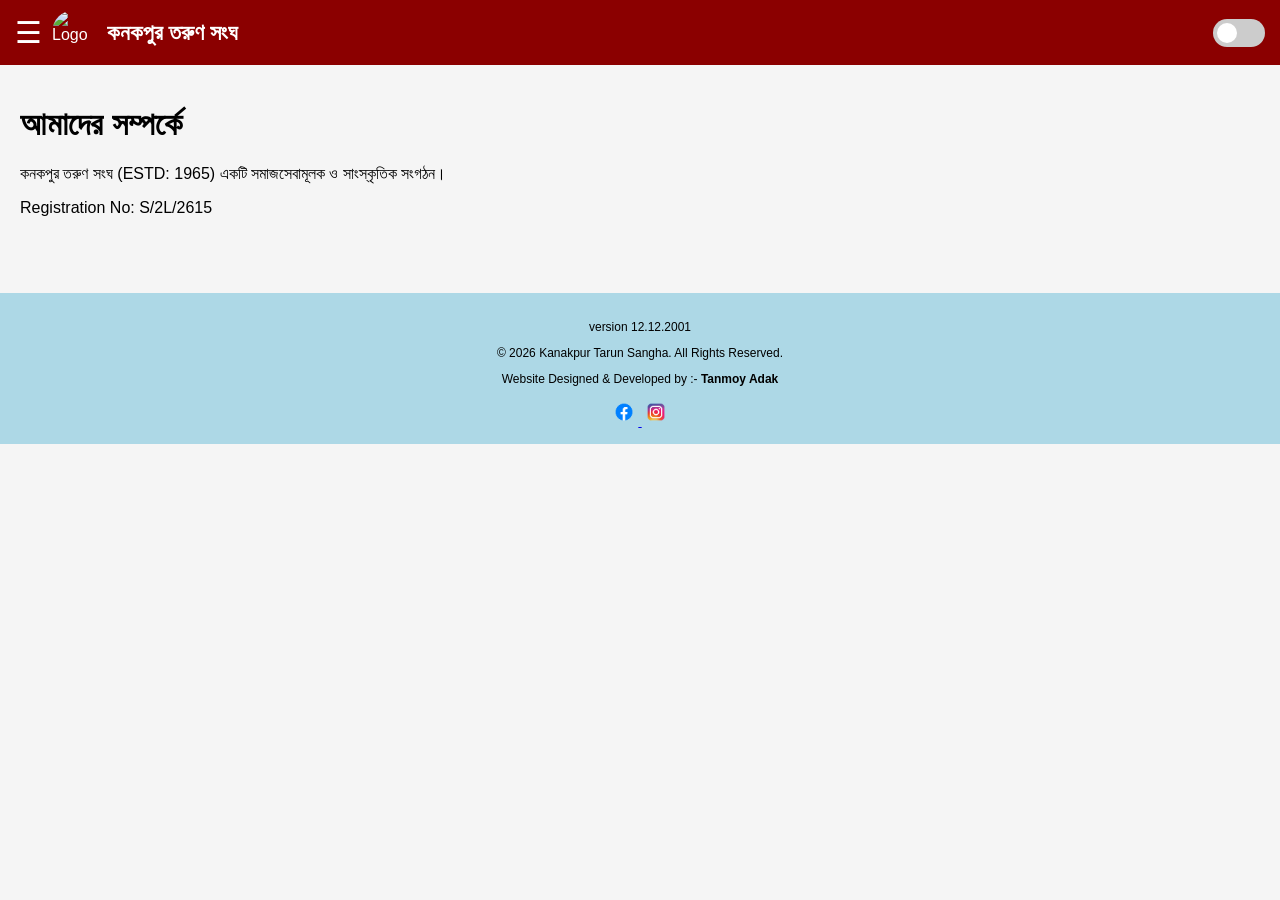
==== commit eaeb4134: "Update about.html" ====
--- a/about.html
+++ b/about.html
@@ -5,7 +5,26 @@
 <meta charset="UTF-8">
 <meta name="viewport" content="width=device-width, initial-scale=1.0">
 <title>About Us - কনকপুর তরুণ সংঘ</title>
-<link rel="stylesheet" href="style.css">
+<style>
+body{margin:0;font-family:Arial,sans-serif;background:#f5f5f5}
+.topbar{display:flex;align-items:center;gap:10px;background:#8B0000;color:#fff;padding:10px 15px}
+.topbar img{width:45px;height:45px;border-radius:50%}
+.sidebar{position:fixed;top:0;left:-260px;width:250px;height:100%;background:#222;transition:.3s;padding-top:20px}
+.sidebar.active{left:0}
+.sidebar a{display:block;color:#fff;text-decoration:none;padding:15px 20px}
+.content{padding:20px}
+footer{background:#ADD8E6;color:#000;text-align:center;padding:15px;margin-top:40px;font-size:12px}
+.switch{margin-left:auto;position:relative;display:inline-block;width:52px;height:28px}
+.switch input{display:none}
+.slider{position:absolute;inset:0;background:#ccc;border-radius:34px;cursor:pointer;transition:.3s}
+.slider:before{content:"";position:absolute;width:20px;height:20px;left:4px;bottom:4px;background:#fff;border-radius:50%;transition:.3s}
+input:checked + .slider{background:#4CAF50}
+input:checked + .slider:before{transform:translateX(24px)}
+.dark-mode{background:#121212;color:#fff}
+.dark-mode .content{background:#121212;color:#fff}
+.dark-mode .sidebar{background:#000}
+.dark-mode footer{background:#1f1f1f!important;color:#fff!important}
+</style>
 </head>
 <body>
 <div class="topbar">
@@ -17,6 +36,12 @@
 <span class="slider"></span>
 </label>
 </div>
+<div id="menu" class="sidebar">
+    <div style="text-align:center; padding:20px 10px;">
+  <img src="123.png.png" alt="Club Logo" width="80" height="80" style="border-radius:50%;">
+  <h3 style="color:white; margin:10px 0 0 0;">কনকপুর তরুণ সংঘ</h3>
+</div>
+
 <a href="index.html">🏠 Home</a>
 <a href="members.html">👥 Members</a>
 <a href="notices.html">📢 Notices</a>
@@ -41,103 +66,8 @@
 <p>কনকপুর তরুণ সংঘ (ESTD: 1965) একটি সমাজসেবামূলক ও সাংস্কৃতিক সংগঠন।</p>
 <p>Registration No: S/2L/2615</p>
 </div>
-    <hr>
-    <h2 class="stats-title">
-📊 আমাদের পরিসংখ্যান
-</h2>
-
-<div class="stats-container">
-
-<div class="stats-card">
-<h3>🏛️</h3>
-<h2>1965</h2>
-<p>প্রতিষ্ঠিত</p>
-</div>
-
-<div class="stats-card">
-<h3>👥</h3>
-<h2>30+</h2>
-<p>সদস্য</p>
-</div>
-
-<div class="stats-card">
-<h3>🎉</h3>
-<h2>100+</h2>
-<p>অনুষ্ঠান</p>
-</div>
-
-<div class="stats-card">
-<h3>❤️</h3>
-<h2>50+</h2>
-<p>সমাজসেবা</p>
-</div>
-
-</div>
-
-    <hr>
-
-<h2 class="office-title">
-👥 আমাদের পদাধিকারীবৃন্দ
-</h2>
-
-<div class="office-container">
-
-<div class="office-card">
-
-<img src="president.jpg" alt="সভাপতি">
-
-<div class="ribbon">সভাপতি</div>
-
-<h3>স্বপন জানা</h3>
-
-</div>
-
-<div class="office-card">
-
-<img src="secretary.jpg" alt="সম্পাদক">
-
-<div class="ribbon">সম্পাদক</div>
-
-<h3>রাম চন্দ্র সামন্ত</h3>
-
-</div>
-
-<div class="office-card">
-
-<img src="cashier.jpg" alt="ক্যাশিয়ার">
-
-<div class="ribbon">ক্যাশিয়ার</div>
-
-<h3>তন্ময় আদক</h3>
-
-</div>
-
-</div>
-
-<div style="text-align:center;margin-top:35px;">
-
-<p style="font-size:22px;font-weight:bold;color:#8B0000;">
-📅 ২০২৬–২০২৮ কার্যনির্বাহী কমিটি
-</p>
-
-<a href="members.html"
-style="
-display:inline-block;
-margin-top:15px;
-padding:12px 28px;
-background:#8B0000;
-color:white;
-text-decoration:none;
-border-radius:8px;
-font-size:18px;
-font-weight:bold;">
-👥 সকল সদস্য দেখুন →
-</a>
-
-</div>
-
-<hr>
-<footer style="background:#ADD8E6;color:#000;text-align:center;padding:15px;margin-top:40px;font-size:12px;">
+    
+<footer>
     <p>version  12.12.2001</p>
     <p>© 2026 Kanakpur Tarun Sangha. All Rights Reserved.</p>
 <p>Website Designed &amp; Developed by :- <strong>Tanmoy Adak</strong></p>
